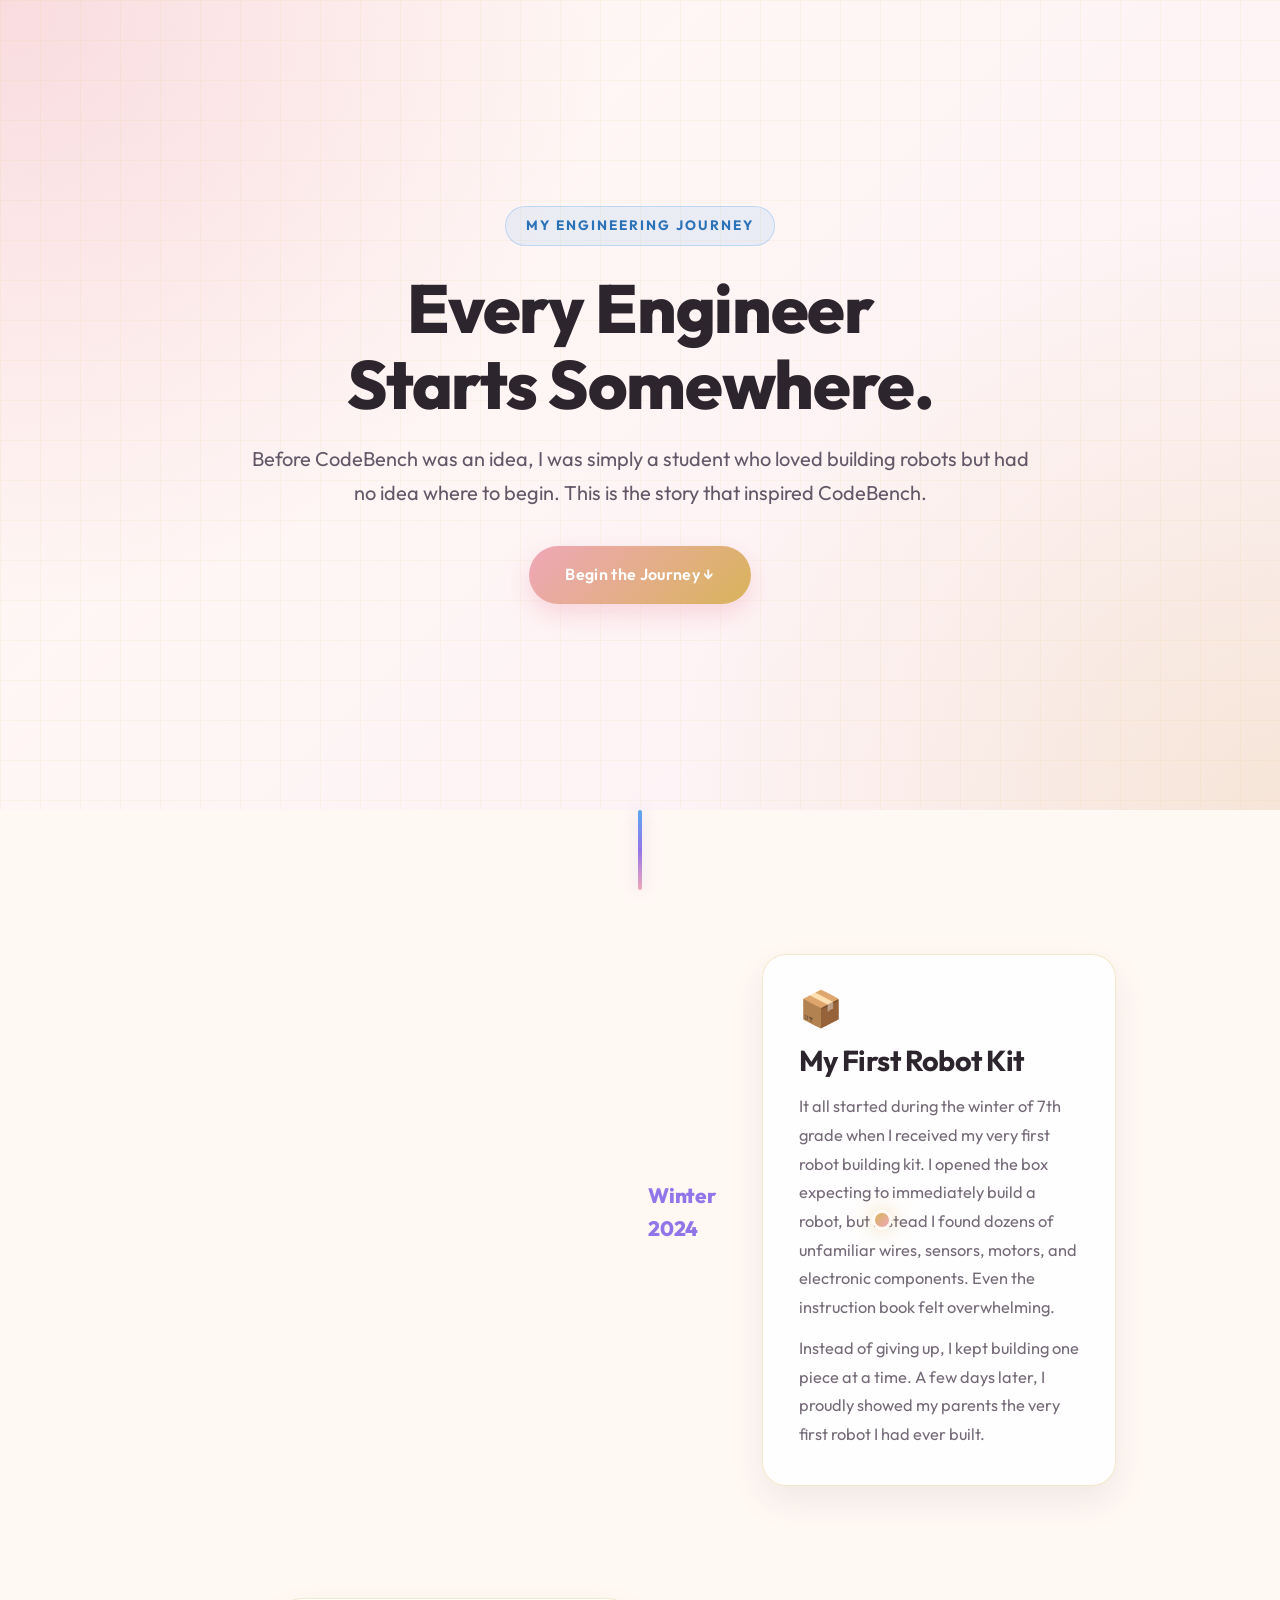
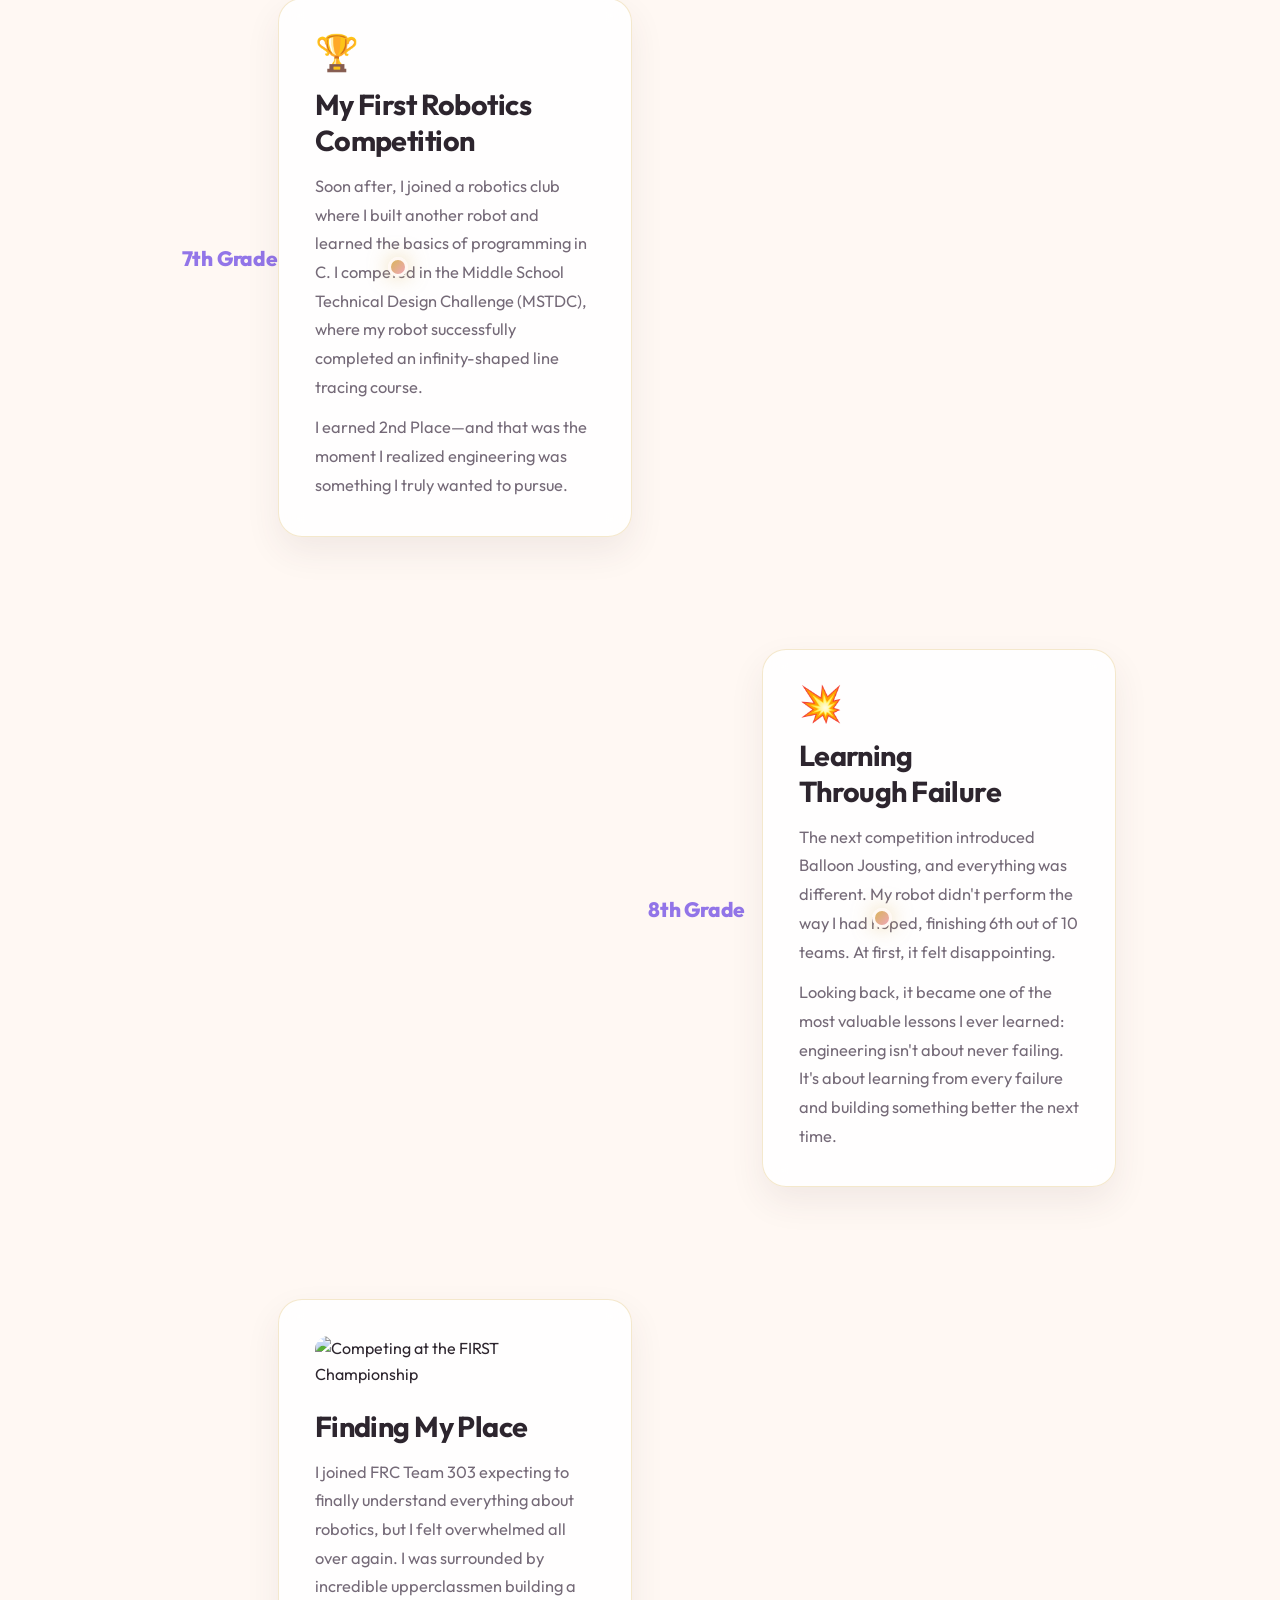
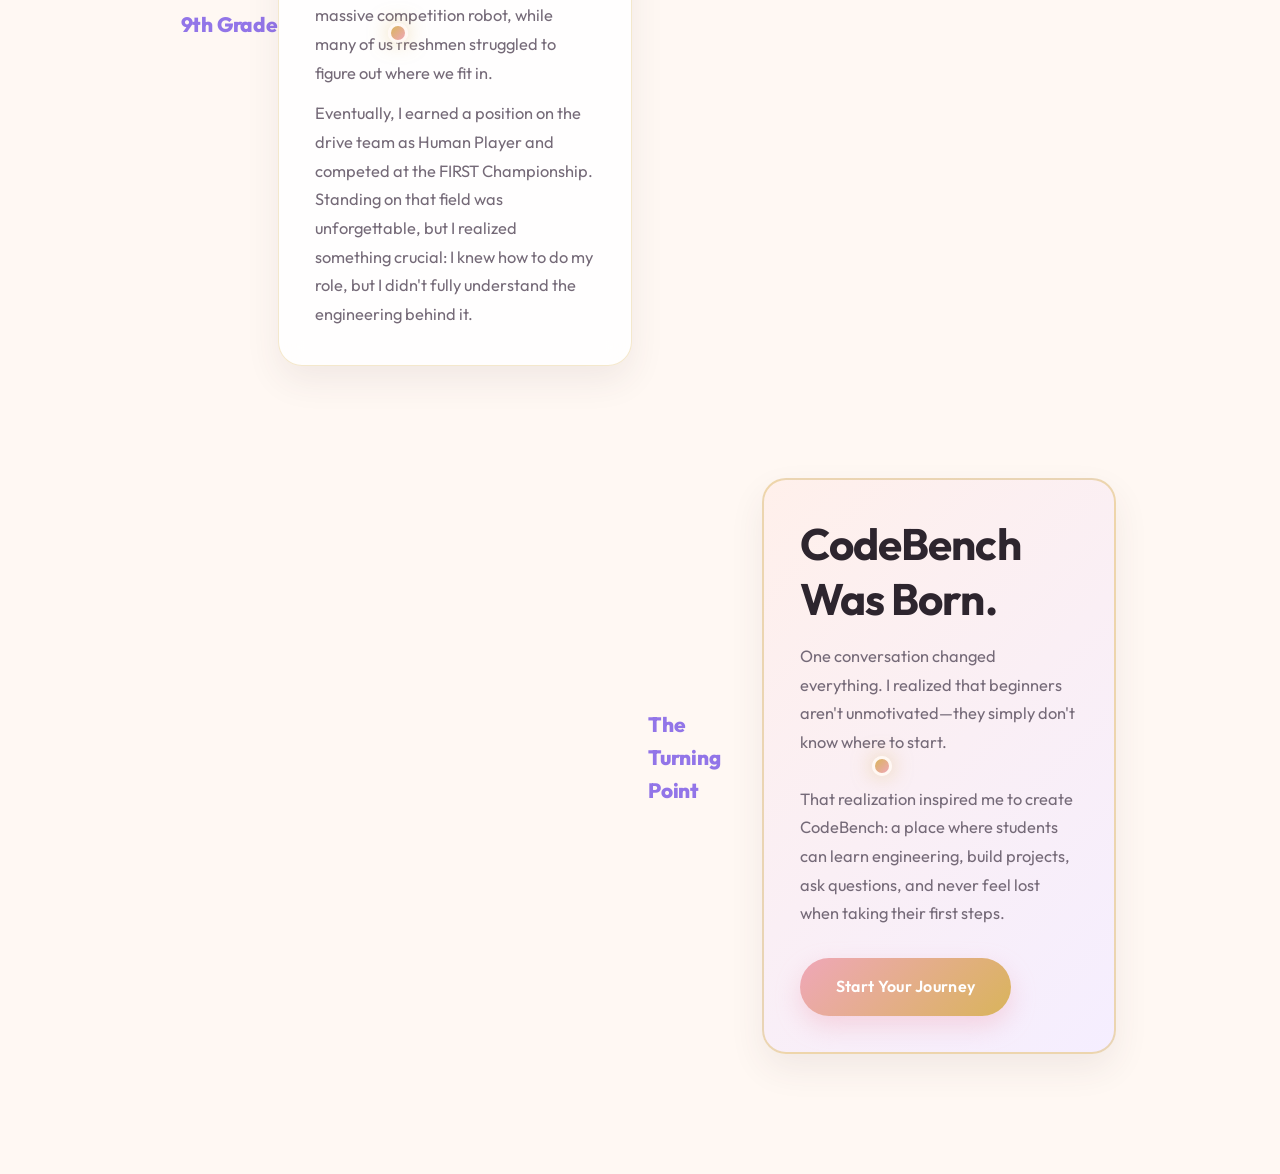
==== journey.html @ 08dabfb5 "Initial CodeBench version" ====
<!DOCTYPE html>
<html lang="en">

<head>
    <meta charset="UTF-8">
    <meta name="viewport" content="width=device-width, initial-scale=1.0">
    <title>The Journey | CodeBench</title>
    <link rel="stylesheet" href="css/journey.css">
</head>

<body>

    <!-- =========================
        HERO
    ========================= -->
    <header class="journey-hero">
        <div class="hero-overlay"></div>
        <div class="hero-content">
            <p class="eyebrow">MY ENGINEERING JOURNEY</p>
            <h1>Every Engineer Starts Somewhere.</h1>
            <p class="hero-description">
                Before CodeBench was an idea, I was simply a student who loved building robots but had no idea where to
                begin. This is the story that inspired CodeBench.
            </p>
            <a href="#timeline" class="hero-btn">Begin the Journey ↓</a>
        </div>
    </header>

    <!-- =========================
        TIMELINE
    ========================= -->
    <section id="timeline" class="timeline">
        <div class="timeline-line"></div>

        <!-- Timeline Item 1 -->
        <div class="timeline-item">
            <div class="timeline-year">
                <span>Winter 2024</span>
            </div>
            <div class="timeline-card">
                <div class="timeline-icon">📦</div>
                <h2>My First Robot Kit</h2>
                <p>
                    It all started during the winter of 7th grade when I received my very first robot building kit. I
                    opened the box expecting to immediately build a robot, but instead I found dozens of unfamiliar
                    wires, sensors, motors, and electronic components. Even the instruction book felt overwhelming.
                </p>
                <p style="margin-top: 12px;">
                    Instead of giving up, I kept building one piece at a time. A few days later, I proudly showed my
                    parents the very first robot I had ever built.
                </p>
            </div>
        </div>

        <!-- Timeline Item 2 -->
        <div class="timeline-item">
            <div class="timeline-year">
                <span>7th Grade</span>
            </div>
            <div class="timeline-card">
                <div class="timeline-icon">🏆</div>
                <h2>My First Robotics Competition</h2>
                <p>
                    Soon after, I joined a robotics club where I built another robot and learned the basics of
                    programming in C. I competed in the Middle School Technical Design Challenge (MSTDC), where my robot
                    successfully completed an infinity-shaped line tracing course.
                </p>
                <p style="margin-top: 12px;">
                    I earned 2nd Place—and that was the moment I realized engineering was something I truly wanted to
                    pursue.
                </p>
            </div>
        </div>

        <!-- Timeline Item 3 -->
        <div class="timeline-item">
            <div class="timeline-year">
                <span>8th Grade</span>
            </div>
            <div class="timeline-card">
                <div class="timeline-icon">💥</div>
                <h2>Learning Through Failure</h2>
                <p>
                    The next competition introduced Balloon Jousting, and everything was different. My robot didn't
                    perform the way I had hoped, finishing 6th out of 10 teams. At first, it felt disappointing.
                </p>
                <p style="margin-top: 12px;">
                    Looking back, it became one of the most valuable lessons I ever learned: engineering isn't about
                    never failing. It's about learning from every failure and building something better the next time.
                </p>
            </div>
        </div>

        <!-- Timeline Item 4 -->
        <div class="timeline-item image-section">
            <div class="timeline-year">
                <span>9th Grade</span>
            </div>
            <div class="timeline-card">
                <img src="images/worlds-human-player.jpg" alt="Competing at the FIRST Championship"
                    class="journey-image">
                <h2>Finding My Place</h2>
                <p>
                    I joined FRC Team 303 expecting to finally understand everything about robotics, but I felt
                    overwhelmed all over again. I was surrounded by incredible upperclassmen building a massive
                    competition robot, while many of us freshmen struggled to figure out where we fit in.
                </p>
                <p style="margin-top: 12px;">
                    Eventually, I earned a position on the drive team as Human Player and competed at the FIRST
                    Championship. Standing on that field was unforgettable, but I realized something crucial: I knew how
                    to do my role, but I didn't fully understand the engineering behind it.
                </p>
            </div>
        </div>

        <!-- Timeline Item 5 (Final Highlight) -->
        <div class="timeline-item final">
            <div class="timeline-year">
                <span>The Turning Point</span>
            </div>
            <div class="timeline-card codebench-card">
                <h2>CodeBench Was Born.</h2>
                <p>
                    One conversation changed everything. I realized that beginners aren't unmotivated—they simply don't
                    know where to start.
                </p>
                <p style="margin-bottom: 30px;">
                    That realization inspired me to create CodeBench: a place where students can learn engineering,
                    build projects, ask questions, and never feel lost when taking their first steps.
                </p>
                <a href="index.html" class="hero-btn">Start Your Journey</a>
            </div>
        </div>
    </section>

    <script src="js/journey.js"></script>
</body>

</html>
---- css/journey.css ----
/* ==========================================
   1. FONTS & VARIABLES
========================================== */
@import url('https://fonts.googleapis.com/css2?family=Outfit:wght@300;400;500;600;700;800&display=swap');

:root {
    /* Color Palette */
    --bg: #FFF8F3;
    --surface: #FFFFFF;
    --surface-soft: #FFF0EB;

    --rose: #EFA7B8;
    --pink: #F6C1D1;
    --gold: #D9B45B;
    --lavender: #C9B8F5;
    --sage: #B8D8C0;
    --blue: #5BA8F0;
    --purple: #9275E8;

    /* Semantic Theme Aliases */
    --primary: var(--blue);
    --secondary: var(--purple);
    --accent: var(--gold);

    /* Text Colors */
    --text: #2D252E;
    --text-muted: #645868;
    --text-light: #756A78;

    /* Global Tokens */
    --radius: 24px;
    --font-main: "Outfit", system-ui, -apple-system, sans-serif;
}

/* ==========================================
   2. GLOBAL RESET & BASE TYPOGRAPHY
========================================== */
*,
*::before,
*::after {
    margin: 0;
    padding: 0;
    box-sizing: border-box;
}

html {
    scroll-behavior: smooth;
}

body {
    font-family: var(--font-main);
    background: var(--bg);
    color: var(--text);
    line-height: 1.6;
    overflow-x: hidden;
    -webkit-font-smoothing: antialiased;
    -moz-osx-font-smoothing: grayscale;
}

h1,
h2,
h3 {
    color: var(--text);
    font-weight: 700;
    letter-spacing: -0.02em;
    text-wrap: balance;
}

p {
    font-weight: 400;
    color: var(--text-light);
}

/* ==========================================
   3. HERO SECTION
========================================== */
.journey-hero {
    min-height: 90vh;
    display: flex;
    align-items: center;
    justify-content: center;
    text-align: center;
    position: relative;
    padding: 60px 20px;
    overflow: hidden;
    background:
        radial-gradient(circle at top left, rgba(239, 167, 184, 0.35), transparent 40%),
        radial-gradient(circle at bottom right, rgba(217, 180, 91, 0.2), transparent 40%),
        linear-gradient(135deg, #FFF8F3 0%, #FDF1F7 100%);
}

.journey-hero::before {
    content: "";
    position: absolute;
    inset: 0;
    background-image:
        linear-gradient(rgba(217, 180, 91, 0.08) 1px, transparent 1px),
        linear-gradient(90deg, rgba(217, 180, 91, 0.08) 1px, transparent 1px);
    background-size: 40px 40px;
    pointer-events: none;
}

.hero-overlay {
    position: absolute;
    inset: 0;
    pointer-events: none;
}

.hero-content {
    position: relative;
    z-index: 2;
    max-width: 780px;
    margin: 0 auto;
}

.eyebrow {
    display: inline-block;
    padding: 8px 20px;
    border-radius: 999px;
    background: rgba(91, 168, 240, 0.12);
    border: 1px solid rgba(91, 168, 240, 0.3);
    color: #2B72B8;
    font-weight: 700;
    font-size: clamp(0.75rem, 2vw, 0.85rem);
    letter-spacing: 0.15em;
    text-transform: uppercase;
    margin-bottom: 24px;
}

.hero-content h1 {
    font-size: clamp(2.5rem, 5.5vw, 4.25rem);
    line-height: 1.12;
    margin-bottom: 20px;
    font-weight: 800;
}

.hero-description {
    font-size: clamp(1.05rem, 2vw, 1.25rem);
    color: var(--text-muted);
    line-height: 1.7;
    margin-bottom: 36px;
    max-width: 65ch;
    margin-left: auto;
    margin-right: auto;
}

/* ==========================================
   4. BUTTON STYLES
========================================== */
.hero-btn {
    display: inline-block;
    padding: 16px 36px;
    border-radius: 999px;
    font-family: var(--font-main);
    font-weight: 600;
    font-size: 1rem;
    text-decoration: none;
    letter-spacing: 0.02em;
    background: linear-gradient(135deg, var(--rose), var(--gold));
    color: #FFFFFF;
    box-shadow: 0 10px 25px rgba(239, 167, 184, 0.4);
    transition: transform 0.3s ease, box-shadow 0.3s ease;
}

.hero-btn:hover {
    transform: translateY(-3px);
    box-shadow: 0 16px 35px rgba(217, 180, 91, 0.4);
}

/* ==========================================
   5. TIMELINE CONTAINER & AXIS
========================================== */
.timeline {
    position: relative;
    width: min(1000px, 90%);
    margin: 0 auto;
    padding: 80px 0 120px;
}

.timeline-line {
    position: absolute;
    left: 50%;
    top: 0;
    width: 3px;
    height: 100%;
    background: linear-gradient(to bottom, var(--blue), var(--purple), var(--rose));
    transform: translateX(-50%);
    border-radius: 999px;
    box-shadow: 0 0 15px rgba(146, 117, 232, 0.3);
}

/* ==========================================
   6. TIMELINE ITEMS & CARDS
========================================== */
.timeline-item {
    position: relative;
    display: flex;
    justify-content: space-between;
    align-items: center;
    margin: 80px 0;
}

.timeline-item::before {
    content: "";
    position: absolute;
    left: 50%;
    transform: translateX(-50%);
    width: 20px;
    height: 20px;
    background: linear-gradient(135deg, var(--gold), var(--rose));
    border: 3px solid var(--bg);
    border-radius: 50%;
    box-shadow: 0 0 20px rgba(217, 180, 91, 0.5);
    z-index: 3;
}

.timeline-year {
    width: 160px;
    color: var(--purple);
    font-weight: 800;
    font-size: clamp(1.1rem, 2vw, 1.3rem);
    letter-spacing: -0.01em;
}

.timeline-card {
    width: 440px;
    background: rgba(255, 255, 255, 0.85);
    border: 1px solid rgba(217, 180, 91, 0.3);
    border-radius: var(--radius);
    padding: 36px;
    box-shadow: 0 15px 35px rgba(80, 50, 60, 0.08);
    backdrop-filter: blur(12px);
    transition: transform 0.3s ease, border-color 0.3s ease, box-shadow 0.3s ease;
}

.timeline-card:hover {
    transform: translateY(-6px);
    border-color: rgba(91, 168, 240, 0.5);
    box-shadow: 0 25px 50px rgba(91, 168, 240, 0.15);
}

.timeline-icon {
    font-size: 2.2rem;
    line-height: 1;
    margin-bottom: 16px;
}

.timeline-card h2 {
    font-size: clamp(1.4rem, 2.5vw, 1.8rem);
    line-height: 1.25;
    margin-bottom: 14px;
}

.timeline-card p {
    color: var(--text-light);
    line-height: 1.75;
    font-size: 1.025rem;
}

.journey-image {
    width: 100%;
    height: auto;
    border-radius: 14px;
    margin-bottom: 20px;
    transition: transform 0.4s ease;
    object-fit: cover;
}

.timeline-card:hover .journey-image {
    transform: scale(1.02);
}

/* ==========================================
   7. FINAL HIGHLIGHT CARD (CODEBENCH)
========================================== */
.codebench-card {
    background: linear-gradient(135deg, #FFF0EB, #F5EEFF);
    border: 2px solid rgba(217, 180, 91, 0.45);
    text-align: center;
}

.codebench-card h2 {
    font-size: clamp(2rem, 4vw, 2.75rem);
    margin-bottom: 16px;
}

.codebench-card p {
    margin-bottom: 28px;
}

/* ==========================================
   8. RESPONSIVE BREAKPOINTS
========================================== */
@media (max-width: 900px) {
    .timeline {
        width: 100%;
        padding: 60px 20px;
    }

    .timeline-line {
        left: 20px;
    }

    .timeline-item {
        flex-direction: column;
        align-items: flex-start;
        margin: 50px 0;
        padding-left: 50px;
    }

    .timeline-item::before {
        left: 20px;
    }

    .timeline-year {
        width: auto;
        margin-bottom: 10px;
    }

    .timeline-card {
        width: 100%;
        padding: 28px;
    }
}

/* ==========================================
   TIMELINE ALTERNATING CARDS LAYOUT
   ========================================== */

.timeline {
    position: relative;
    max-width: 1100px;
    margin: 0 auto;
    padding: 3rem 1rem;
}

/* Center vertical line */
.timeline-line {
    position: absolute;
    top: 0;
    bottom: 0;
    left: 50%;
    width: 4px;
    transform: translateX(-50%);
    z-index: 0;
}

/* Base item positioning */
.timeline-item {
    position: relative;
    width: 50%;
    padding: 1.5rem 2.5rem;
    box-sizing: border-box;
    z-index: 1;
}

/* Odd items: Left side */
.timeline-item:nth-of-type(odd) {
    left: 0;
    text-align: right;
}

/* Even items: Right side */
.timeline-item:nth-of-type(even) {
    left: 50%;
    text-align: left;
}

/* Keep text content inside the cards left-aligned for readability */
.timeline-card {
    text-align: left;
}

/* Mobile responsiveness */
@media (max-width: 768px) {
    .timeline-line {
        left: 20px;
    }

    .timeline-item {
        width: 100%;
        left: 0 !important;
        padding-left: 3rem;
        padding-right: 1rem;
        text-align: left !important;
    }
}

/* ==========================================
   MAXIMIZED ALTERNATING TIMELINE CARDS
   ========================================== */

.timeline {
    position: relative;
    max-width: 95%;
    /* Fills almost the full width of the screen */
    margin: 0 auto;
    padding: 3rem 1rem;
}

/* Center vertical line */
.timeline-line {
    position: absolute;
    top: 0;
    bottom: 0;
    left: 50%;
    width: 4px;
    transform: translateX(-50%);
    z-index: 0;
}

/* Tighter horizontal padding for wider cards + extra vertical spacing */
.timeline-item {
    position: relative;
    width: 50%;
    padding: 1rem 0.5rem;
    /* Minimal side padding to maximize card width */
    margin-bottom: 3.5rem;
    /* Generous vertical gap so dates/grades aren't squished */
    box-sizing: border-box;
    z-index: 1;
}

/* Odd items: Left side */
.timeline-item:nth-of-type(odd) {
    left: 0;
    text-align: right;
}

/* Even items: Right side */
.timeline-item:nth-of-type(even) {
    left: 50%;
    text-align: left;
}

/* Ensure card fills the full width of its half */
.timeline-card {
    width: 100%;
    box-sizing: border-box;
    text-align: left;
}

/* Extra spacing for year/grade label */
.timeline-year {
    margin-bottom: 1rem;
}

/* Mobile responsiveness */
@media (max-width: 768px) {
    .timeline {
        max-width: 100%;
    }

    .timeline-line {
        left: 20px;
    }

    .timeline-item {
        width: 100%;
        left: 0 !important;
        padding-left: 3rem;
        padding-right: 0.5rem;
        margin-bottom: 2.5rem;
        text-align: left !important;
    }
}
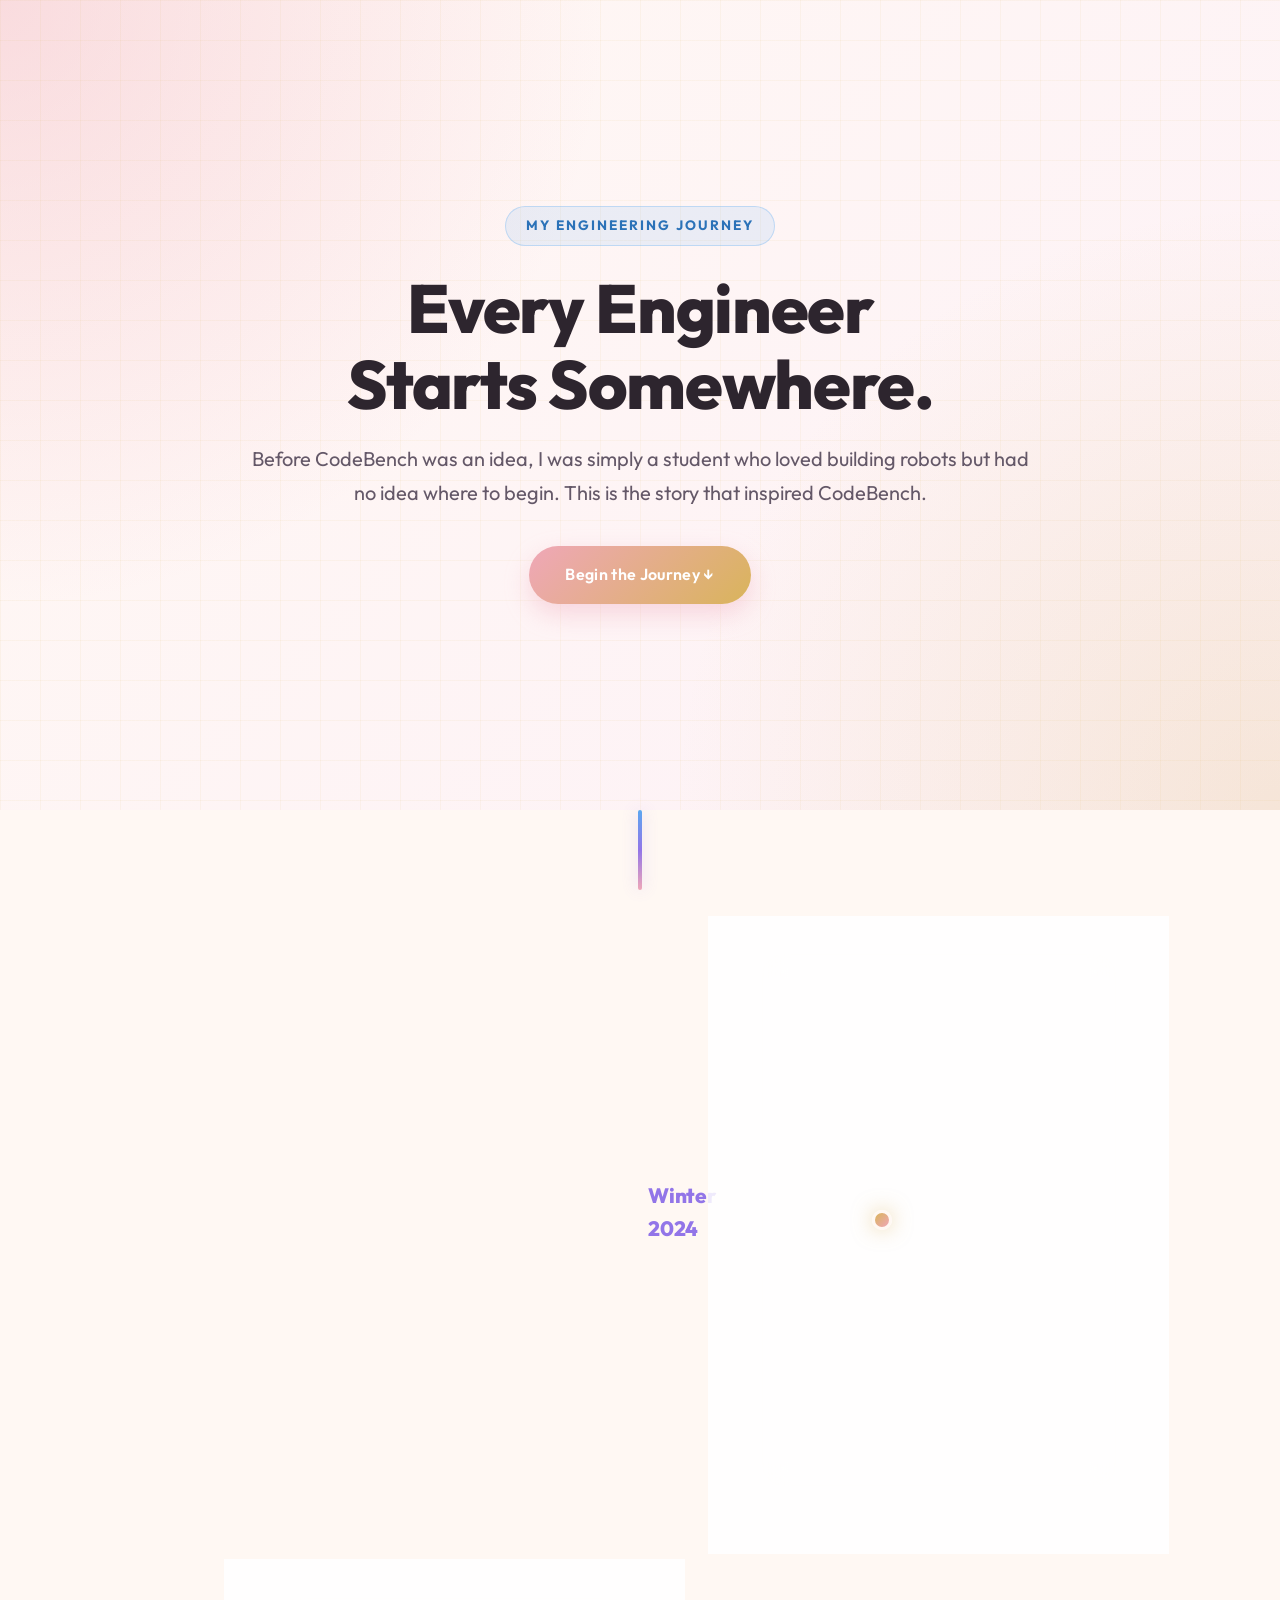
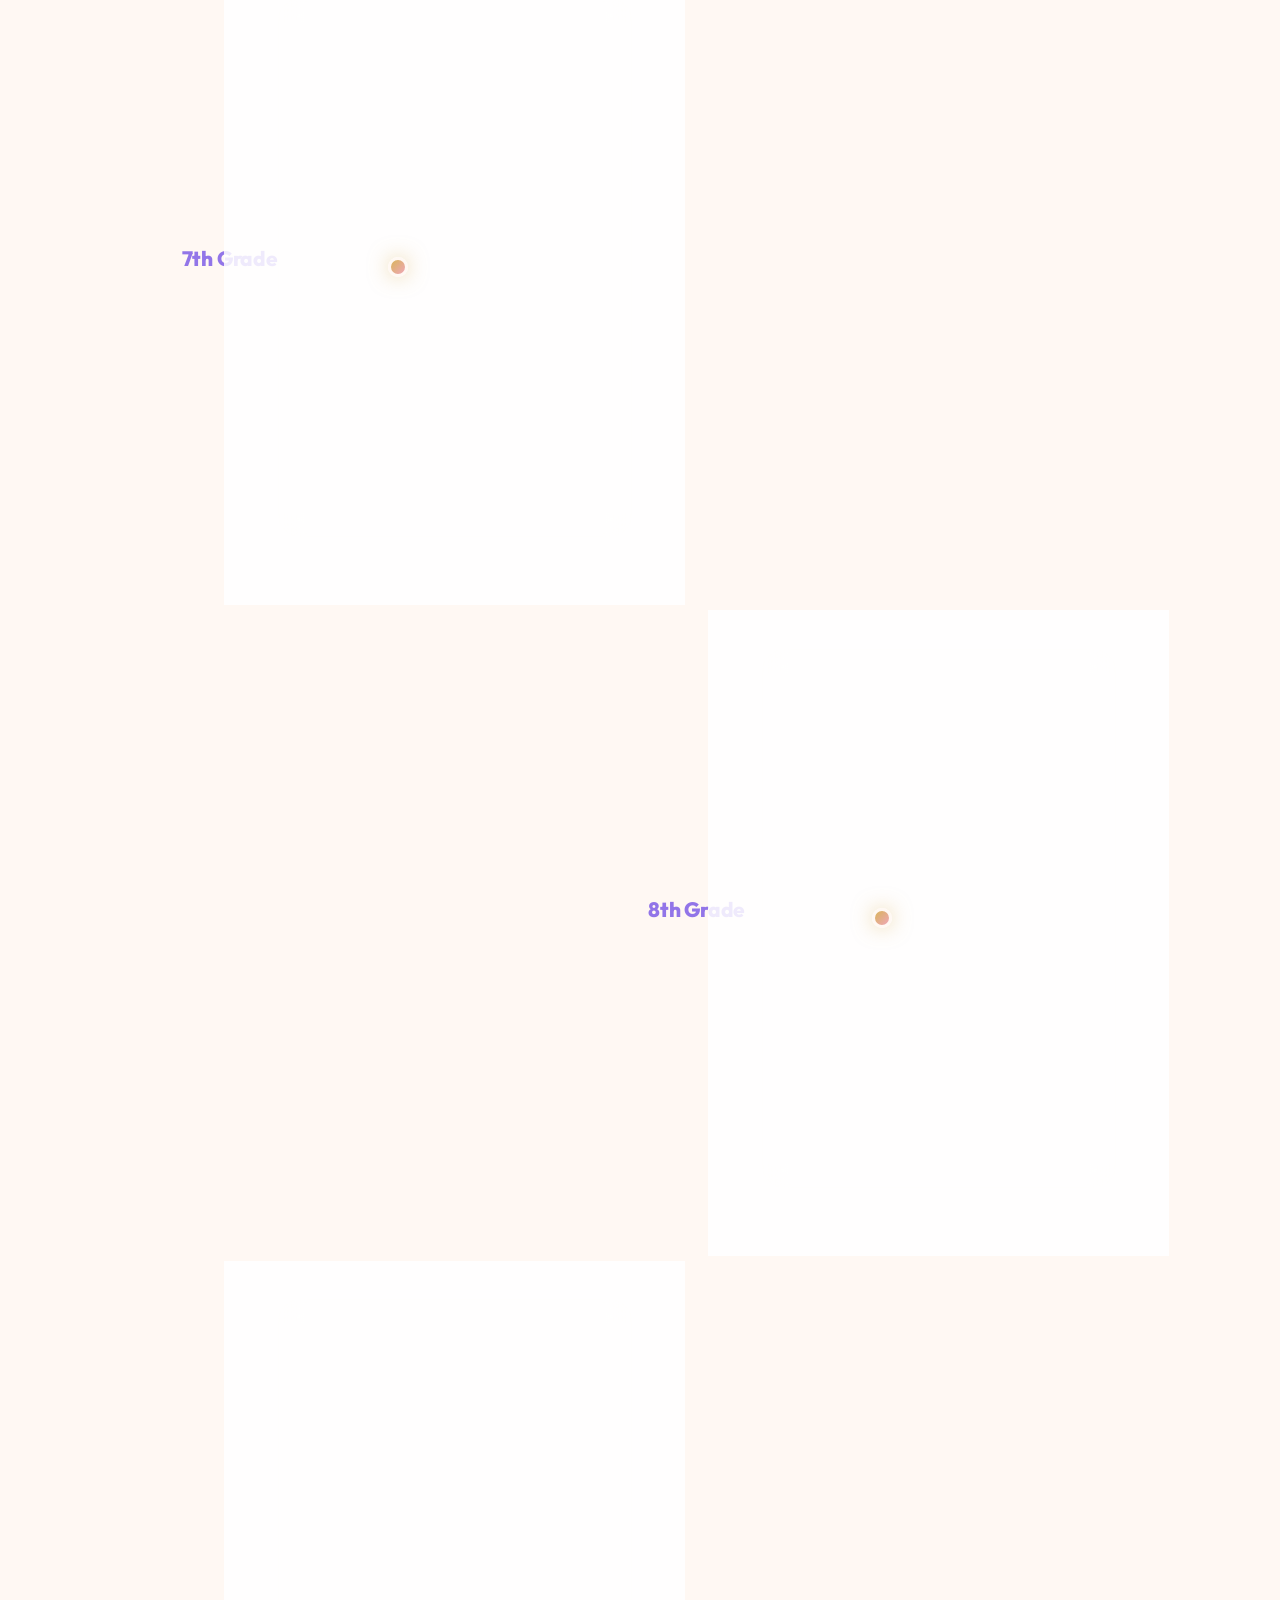
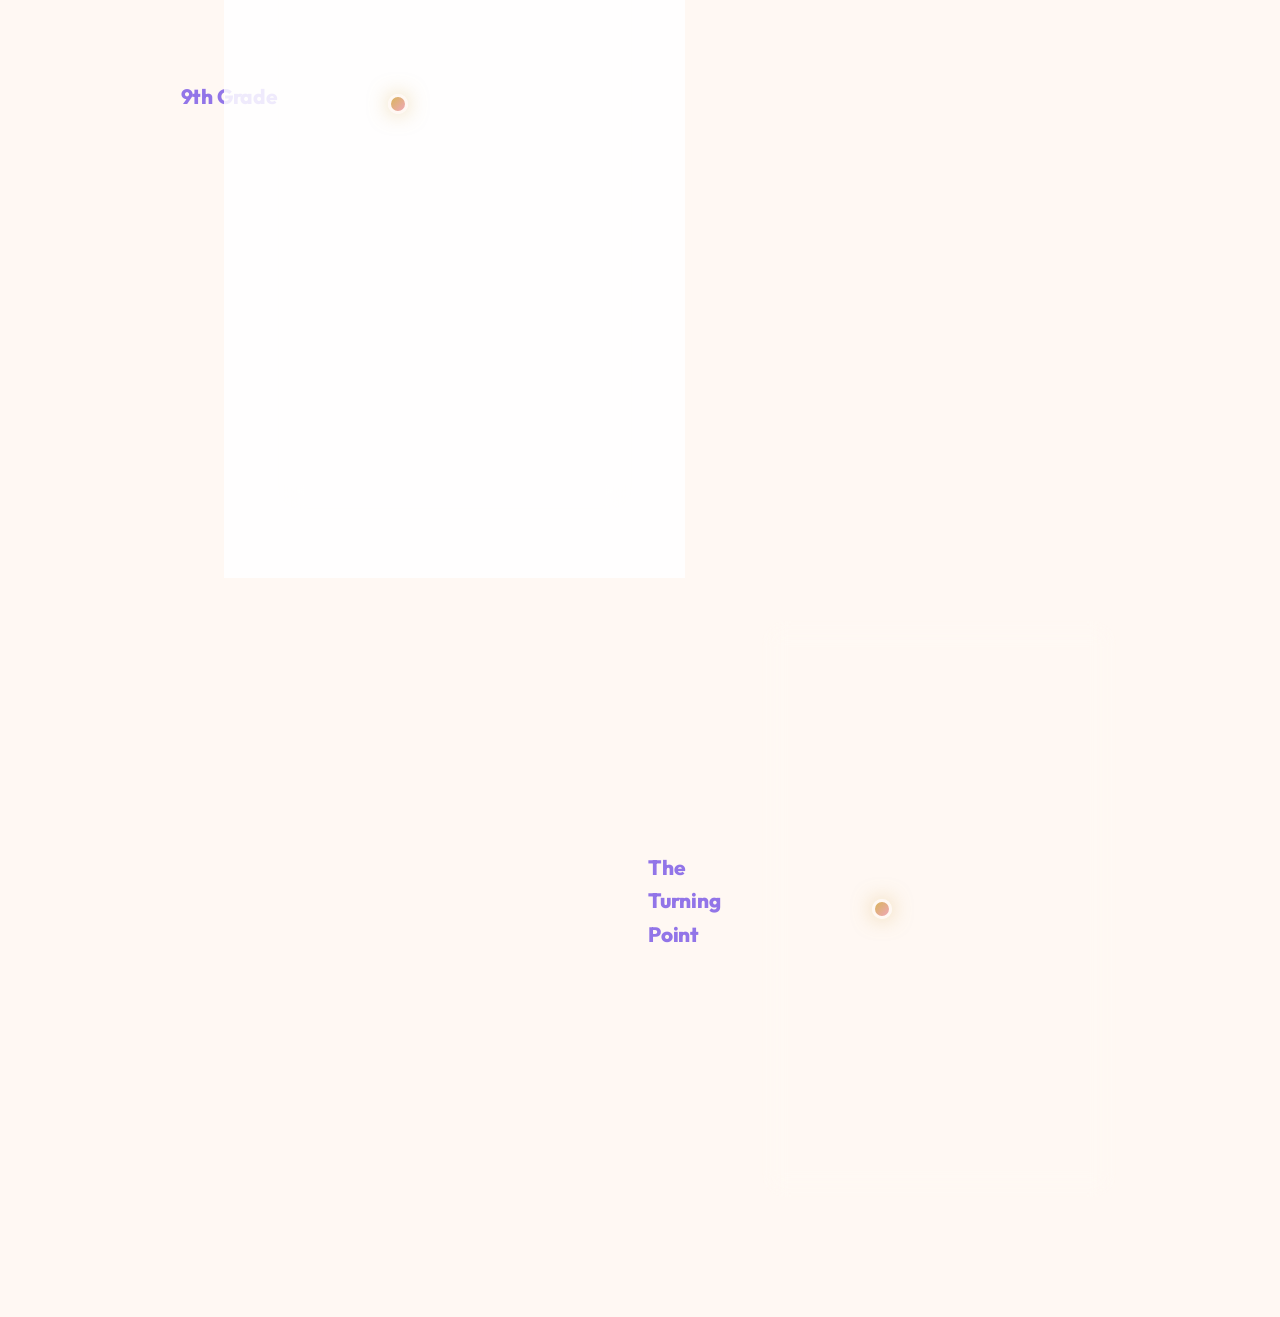
==== commit 8ca6f8ca: "Fix journey image path" ====
--- a/journey.html
+++ b/journey.html
@@ -97,7 +97,7 @@
                 <span>9th Grade</span>
             </div>
             <div class="timeline-card">
-                <img src="images/worlds-human-player.jpg" alt="Competing at the FIRST Championship"
+                <img src="worlds-human-player.jpg" alt="Competing at the FIRST Championship"
                     class="journey-image">
                 <h2>Finding My Place</h2>
                 <p>
